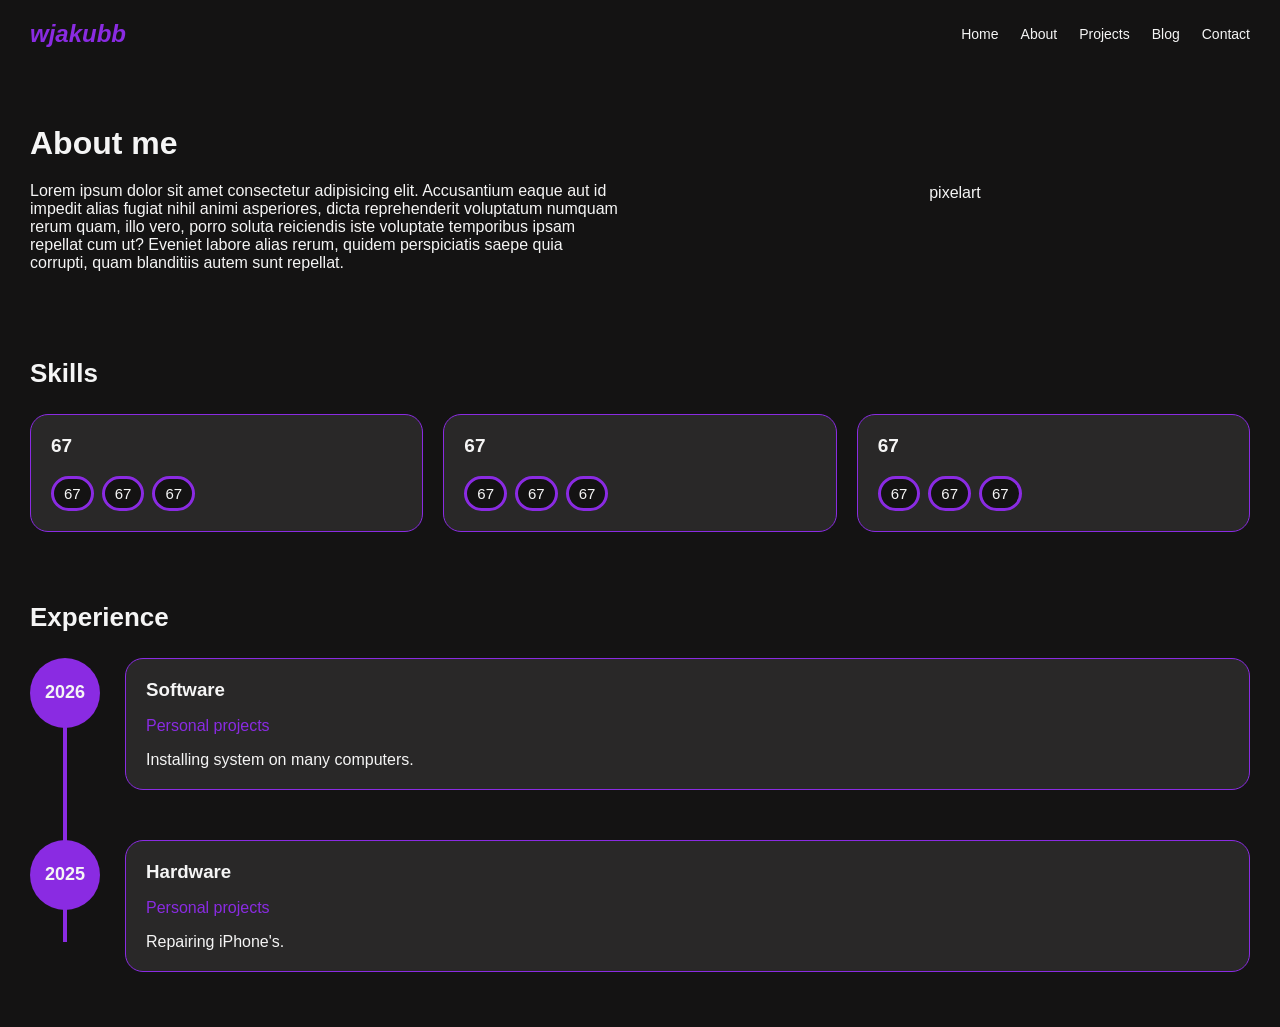
==== index.html @ 0eba05e5 "Add files via upload" ====
<!DOCTYPE html>
<html lang="en">
<head>
    <meta charset="UTF-8">
    <meta name="viewport" content="width=device-width, initial-scale=1.0">
    <title>Portfolio</title>
    <link rel="stylesheet" href="style.css">
</head>
<body>
    <header>
        <nav>
            <a href="https://wjakubb.github.io" class="logo">wjakubb</a>
            <div class="nav-linki">
                 <a href="https://github.com/wjakubb">Home</a>
                 <a href="https://wjakubb.github.io">About</a>
                 <a href="https://github.com/wjakubb?tab=projects">Projects</a>
                 <a href="#">Blog</a>
                 <a href="#">Contact</a>
            </div>
        </nav>
    </header>
    <main>
        <section class="about">
            <div class="about-text">
                <h1>About me</h1>
                <p>Lorem ipsum dolor sit amet consectetur adipisicing elit. Accusantium eaque aut id impedit alias fugiat nihil animi asperiores, dicta reprehenderit voluptatum numquam rerum quam, illo vero, porro soluta reiciendis iste voluptate temporibus ipsam repellat cum ut? Eveniet labore alias rerum, quidem perspiciatis saepe quia corrupti, quam blanditiis autem sunt repellat.</p>
            </div>
            <div class="about-img">
                pixelart
            </div>
        </section>
        <section class="skills">
            <h2>Skills</h2>
            <div class="skills-container">
                <div class="skill-card">
                    <h3>67</h3>
                    <div class="tags">
                        <span>67</span>
                        <span>67</span>
                        <span>67</span>
                    </div>
                </div>
                <div class="skill-card">
                    <h3>67</h3>
                    <div class="tags">
                        <span>67</span>
                        <span>67</span>
                        <span>67</span>
                    </div>
                </div>
                <div class="skill-card">
                    <h3>67</h3>
                    <div class="tags">
                        <span>67</span>
                        <span>67</span>
                        <span>67</span>
                    </div>
                </div>
            </div>
        </section>
        <section class="exp">
            <h2>Experience</h2>
            <div class="timeline">
                <div class="t-item">
                    <div class="t-year">2026</div>
                    <div class="t-card">
                        <h3>Software</h3>
                        <p>Personal projects</p>
                        <p1>Installing system on many computers.</p1>
                    </div>
                </div>
                 <div class="t-item">
                    <div class="t-year">2025</div>
                    <div class="t-card">
                        <h3>Hardware</h3>
                        <p>Personal projects</p>
                        <p1>Repairing iPhone's.</p1>
                    </div>
                </div>
            </div>
        </section>
    </main>
                
        
</body>
</html>
---- style.css ----
body {
    margin: 0;
    background-color: #141313;
    color: whitesmoke;
    font-family: Arial, Helvetica, sans-serif;

}

main{
    max-width: fit-content; 
    margin: 0 auto;
    padding: 30px;
}
header {
    padding: 20px 30px; 
}

nav {
    display: flex;
    justify-content: space-between;
    align-items: center;
}

.logo {
    color: blueviolet;
    font-size: 24px;
    font-weight: bold;
    font-style: italic;
    text-decoration: none;
}

.nav-linki {
    display: flex;
    gap: 22px;
}
 .nav-linki a {
    color: whitesmoke;
    text-decoration: none;
    font-size: 14px;
 }

.nav-linki a:hover {
    color: blueviolet;
}

.about {
    display: flex;
    align-items: center;
    justify-content: space-between;
    gap: 40px;

}

.about-text {
    flex: 1;
}

.about-text h1 {
    font-size: 32px;
    margin-bottom: 20px;
}

.about-img {
    flex: 1;
    display: flex;
    justify-content: center;
    align-items: center;
}

.skills {
    margin-top: 70px;
}

.skills h2 {
    font-size: 26px;
    margin-bottom: 25px;
}

.skills-container {
    display: flex;
    gap: 20px;
}

.skill-card {
flex: 1;
border: 1px solid blueviolet;
border-radius: 18px;
padding: 20px;
background-color: rgb(41, 40, 40);
}

.skill-card h3 {
    margin-top: 0;
    font-size: 19px;

}

.tags {
    display: flex;
    flex-wrap: wrap;
    gap: 8px;
}

.tags span {
    color: whitesmoke;
    border: 3px solid blueviolet;
    background-color: #141313;
    padding: 6px 10px;
    border-radius: 25px;
    font-size: 15px;
}

.exp {
    margin-top: 70px;
}

.exp h2 {
    font-size: 26px;
    margin-bottom: 25px;
}

.timeline {
    position: relative;
    display: flex;
    flex-direction: column;
    gap: 25px;
}

.timeline::before {
    content: "";
    position: absolute;
    left: 33px;
    top: 21px;
    bottom: 55px;
    width: 4px;
    background-color: blueviolet;
}

.t-item {
    display: flex;
    gap: 25px;
    position: relative;
    margin-bottom: 25px;
}

.t-year {
    width: 70px;
    height: 70px;
    flex-shrink: 0;
    border-radius: 50%;
    background-color: blueviolet;
    color: whitesmoke;
    display: flex;
    align-items: center;
    justify-content: center;
    font-size: 18px;
    font-weight: bold;
    z-index: 1;
}

.t-card {
    flex: 1;
    background-color: rgb(41, 40, 40);
    border: 1px solid blueviolet;
    border-radius: 18px;
    padding: 20px;
}

.t-card h3 {
    margin: 0 0 8px;
}

.t-card p {
    color: blueviolet;
}
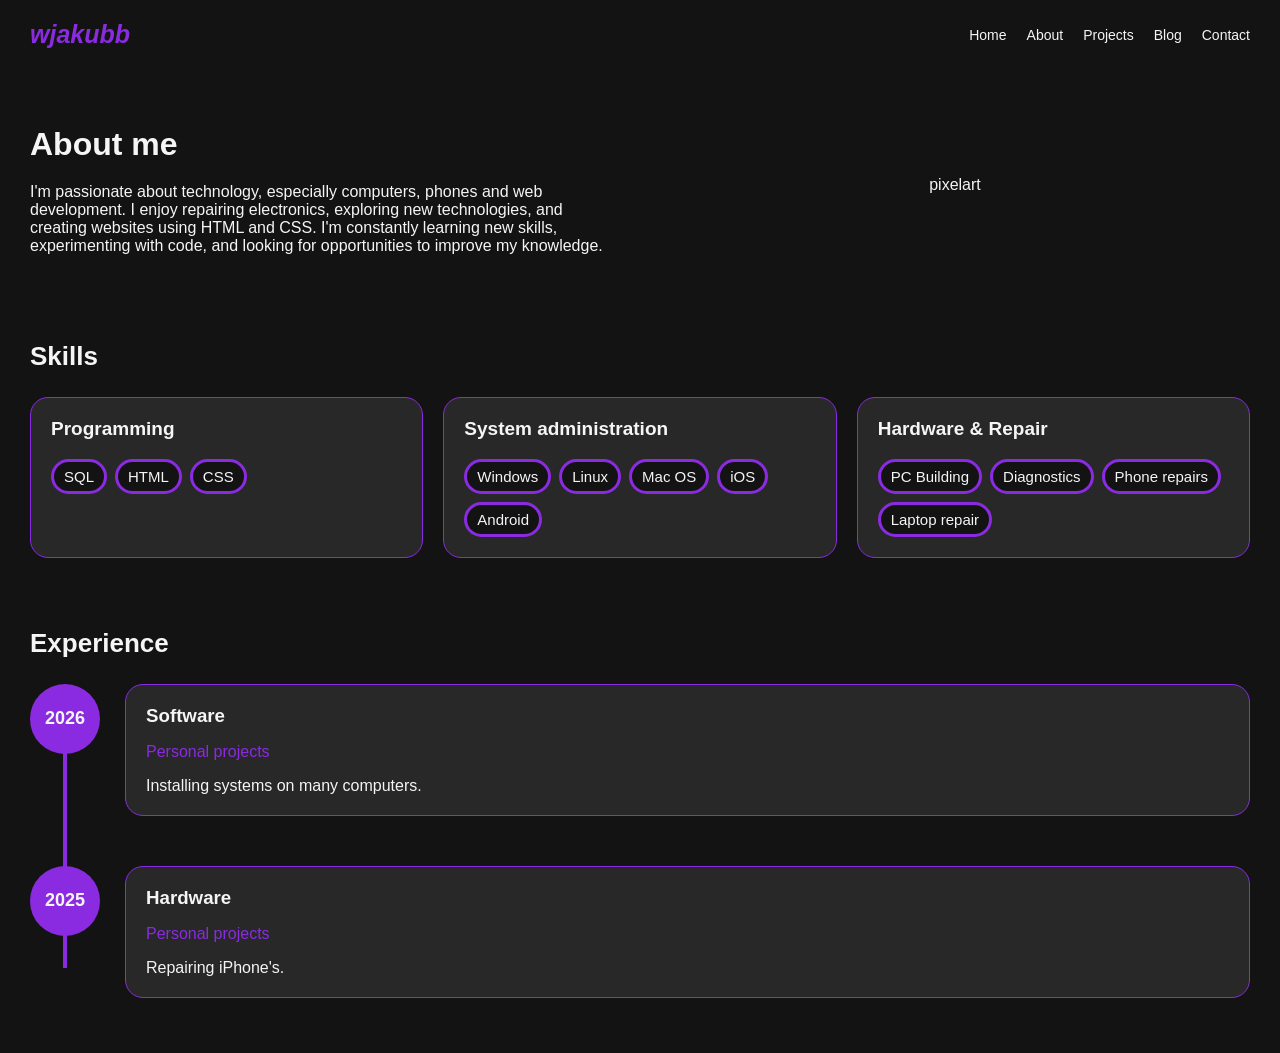
==== commit 95a83224: "Add files via upload" ====
--- a/index.html
+++ b/index.html
@@ -23,7 +23,7 @@
         <section class="about">
             <div class="about-text">
                 <h1>About me</h1>
-                <p>Lorem ipsum dolor sit amet consectetur adipisicing elit. Accusantium eaque aut id impedit alias fugiat nihil animi asperiores, dicta reprehenderit voluptatum numquam rerum quam, illo vero, porro soluta reiciendis iste voluptate temporibus ipsam repellat cum ut? Eveniet labore alias rerum, quidem perspiciatis saepe quia corrupti, quam blanditiis autem sunt repellat.</p>
+                <p>I'm passionate about technology, especially computers, phones and web development. I enjoy repairing electronics, exploring new technologies, and creating websites using HTML and CSS. I'm constantly learning new skills, experimenting with code, and looking for opportunities to improve my knowledge.</p>
             </div>
             <div class="about-img">
                 pixelart
@@ -33,27 +33,30 @@
             <h2>Skills</h2>
             <div class="skills-container">
                 <div class="skill-card">
-                    <h3>67</h3>
+                    <h3>Programming</h3>
                     <div class="tags">
-                        <span>67</span>
-                        <span>67</span>
-                        <span>67</span>
+                        <span>SQL</span>
+                        <span>HTML</span>
+                        <span>CSS</span>
                     </div>
                 </div>
                 <div class="skill-card">
-                    <h3>67</h3>
+                    <h3>System administration</h3>
                     <div class="tags">
-                        <span>67</span>
-                        <span>67</span>
-                        <span>67</span>
+                        <span>Windows</span>
+                        <span>Linux</span>
+                        <span>Mac OS</span>
+                        <span>iOS</span>
+                        <span>Android</span>
                     </div>
                 </div>
                 <div class="skill-card">
-                    <h3>67</h3>
+                    <h3>Hardware & Repair</h3>
                     <div class="tags">
-                        <span>67</span>
-                        <span>67</span>
-                        <span>67</span>
+                        <span>PC Building</span>
+                        <span>Diagnostics</span>
+                        <span>Phone repairs</span>
+                        <span>Laptop repair</span>
                     </div>
                 </div>
             </div>
@@ -66,7 +69,7 @@
                     <div class="t-card">
                         <h3>Software</h3>
                         <p>Personal projects</p>
-                        <p1>Installing system on many computers.</p1>
+                        <p1>Installing systems on many computers.</p1>
                     </div>
                 </div>
                  <div class="t-item">
@@ -83,4 +86,4 @@
                 
         
 </body>
-</html>+</html>
--- a/style.css
+++ b/style.css
@@ -23,7 +23,7 @@
 
 .logo {
     color: blueviolet;
-    font-size: 24px;
+    font-size: 25px;
     font-weight: bold;
     font-style: italic;
     text-decoration: none;
@@ -31,7 +31,7 @@
 
 .nav-linki {
     display: flex;
-    gap: 22px;
+    gap: 20px;
 }
  .nav-linki a {
     color: whitesmoke;
@@ -43,6 +43,27 @@
     color: blueviolet;
 }
 
+@media (max-width: 600px) {
+    header {
+        padding: 20px 30px;
+    }
+
+    nav {
+        display: flex;
+        flex-direction: column;
+        align-items: center;
+        gap: 15px;
+    }
+    .nav-linki {
+        justify-content: space-between;
+        gap: 30px;
+    }
+
+    .nav-linki a {
+        font-size: 14px;
+    }
+
+}
 .about {
     display: flex;
     align-items: center;
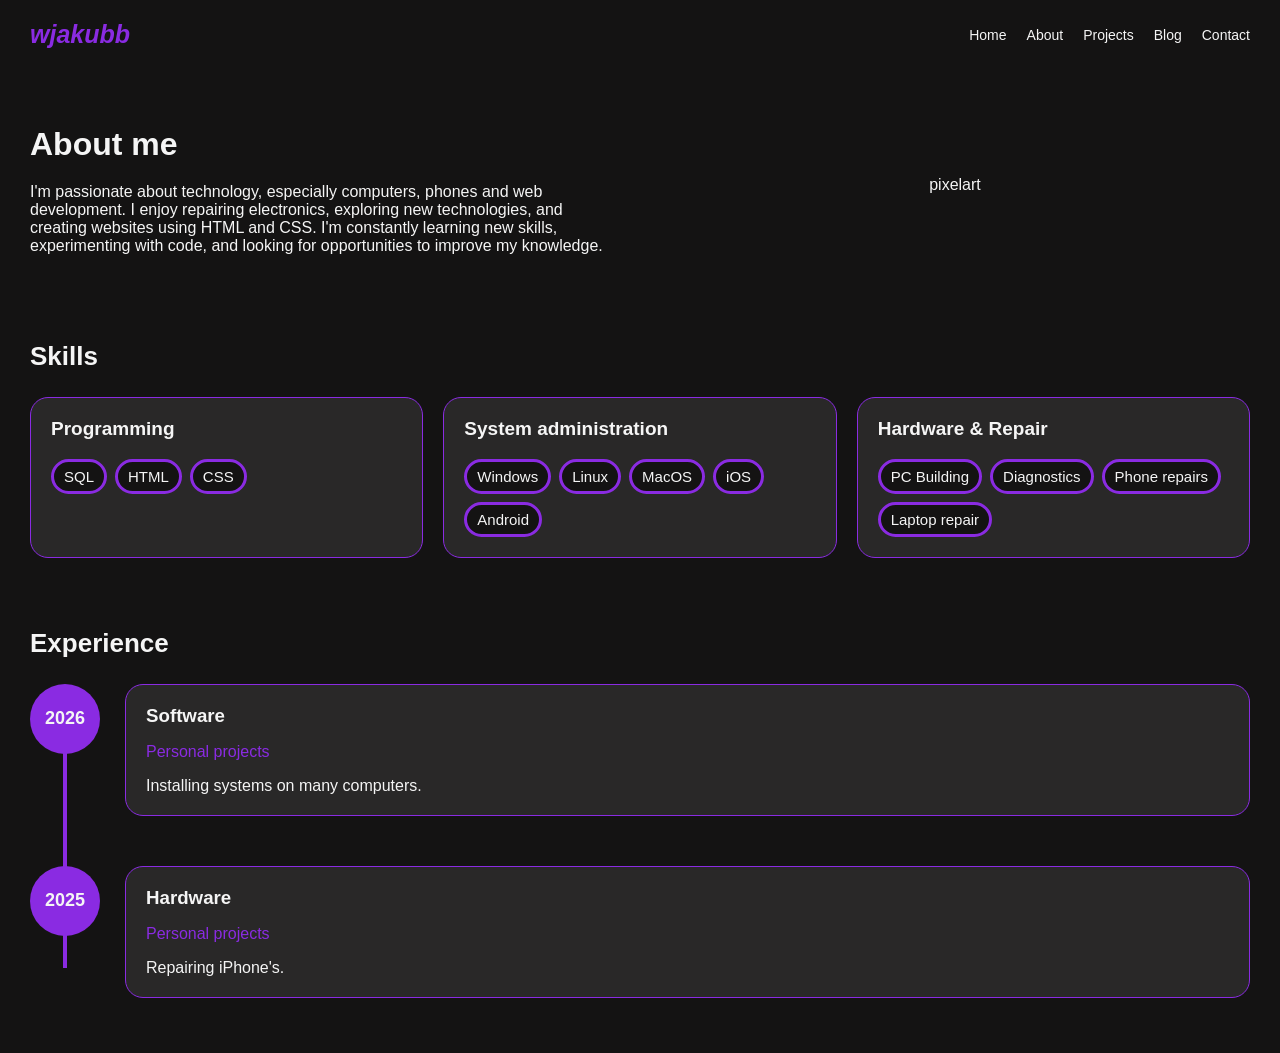
==== commit 4c89f6be: "Add files via upload" ====
--- a/index.html
+++ b/index.html
@@ -45,7 +45,7 @@
                     <div class="tags">
                         <span>Windows</span>
                         <span>Linux</span>
-                        <span>Mac OS</span>
+                        <span>MacOS</span>
                         <span>iOS</span>
                         <span>Android</span>
                     </div>
--- a/style.css
+++ b/style.css
@@ -43,27 +43,6 @@
     color: blueviolet;
 }
 
-@media (max-width: 600px) {
-    header {
-        padding: 20px 30px;
-    }
-
-    nav {
-        display: flex;
-        flex-direction: column;
-        align-items: center;
-        gap: 15px;
-    }
-    .nav-linki {
-        justify-content: space-between;
-        gap: 30px;
-    }
-
-    .nav-linki a {
-        font-size: 14px;
-    }
-
-}
 .about {
     display: flex;
     align-items: center;
@@ -193,4 +172,38 @@
 
 .t-card p {
     color: blueviolet;
+}
+
+@media (max-width: 600px) {
+    header {
+        padding: 20px 30px;
+    }
+
+    nav {
+        display: flex;
+        flex-direction: column;
+        align-items: center;
+        gap: 15px;
+    }
+    .nav-linki {
+        justify-content: space-between;
+        gap: 30px;
+    }
+
+    .nav-linki a {
+        font-size: 14px;
+    }
+
+    .skills-container {
+        flex-direction: column;
+    }
+
+    .skill-card {
+        width: 100%;
+        box-sizing: border-box;
+    }
+
+    .about{
+        flex-direction: column;
+    }
 }
